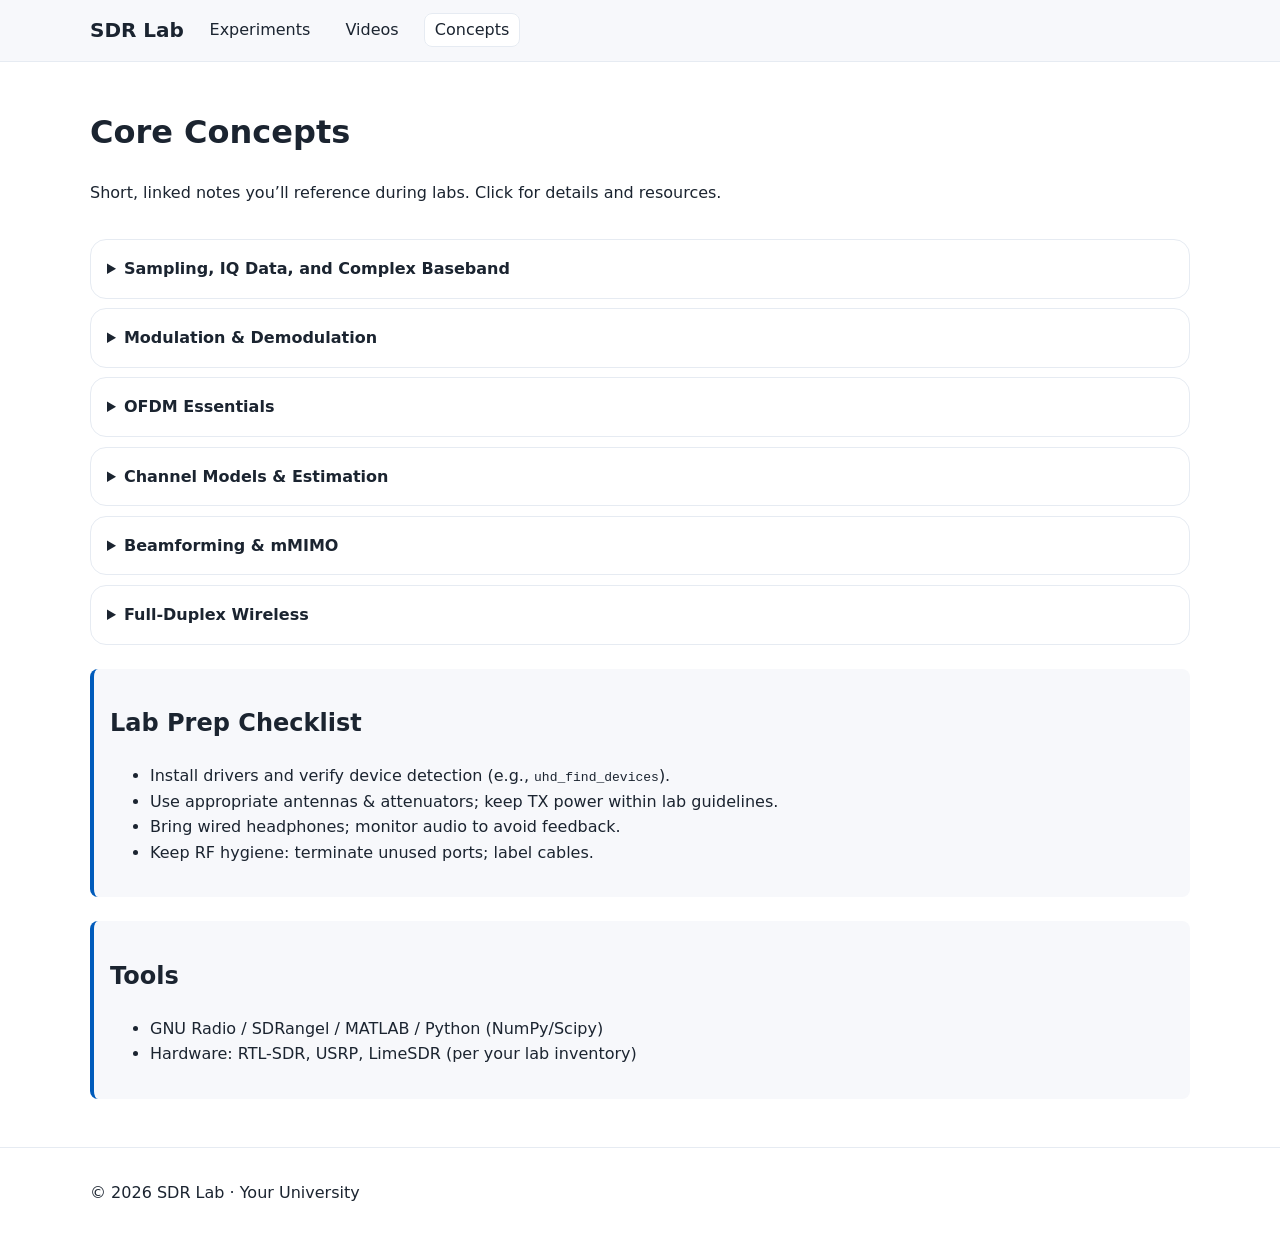
==== concepts.html @ 7d1f4d6a "Add files via upload" ====
<!doctype html>
<html lang="en">
<head>
  <meta charset="utf-8" />
  <meta name="viewport" content="width=device-width,initial-scale=1" />
  <title>Concepts · SDR Lab</title>
  <meta name="description" content="Core concepts for SDR: modulation, OFDM, channel models, beamforming, mMIMO, and more." />
  <link rel="stylesheet" href="assets/css/styles.css" />
</head>
<body>
  <a class="skip-link" href="#main">Skip to content</a>
  <header class="site-header">
    <div class="container">
      <a class="brand" href="index.html">SDR Lab</a>
      <nav aria-label="Main">
        <button class="nav-toggle" aria-expanded="false" aria-controls="nav">Menu</button>
        <ul id="nav" class="nav">
          <li><a href="experiments.html">Experiments</a></li>
          <li><a href="videos.html">Videos</a></li>
          <li><a class="active" href="concepts.html" aria-current="page">Concepts</a></li>
        </ul>
      </nav>
    </div>
  </header>

  <main id="main" class="container">
    <header class="page-header">
      <h1>Core Concepts</h1>
      <p>Short, linked notes you’ll reference during labs. Click for details and resources.</p>
    </header>

    <section id="concept-list" class="card-accordion" aria-live="polite"></section>

    <section class="callout" id="lab-prep">
      <h2>Lab Prep Checklist</h2>
      <ul>
        <li>Install drivers and verify device detection (e.g., <code>uhd_find_devices</code>).</li>
        <li>Use appropriate antennas &amp; attenuators; keep TX power within lab guidelines.</li>
        <li>Bring wired headphones; monitor audio to avoid feedback.</li>
        <li>Keep RF hygiene: terminate unused ports; label cables.</li>
      </ul>
    </section>

    <section class="callout" id="tooling">
      <h2>Tools</h2>
      <ul>
        <li>GNU Radio / SDRangel / MATLAB / Python (NumPy/Scipy)</li>
        <li>Hardware: RTL-SDR, USRP, LimeSDR (per your lab inventory)</li>
      </ul>
    </section>
  </main>

  <footer class="site-footer">
    <div class="container"><p>© <span id="year"></span> SDR Lab · Your University</p></div>
  </footer>

  <script src="assets/js/app.js" defer></script>
</body>
</html>
---- assets/css/styles.css ----
:root{
  --bg: #0b0c0f;
  --bg-elev: #12141a;
  --text: #e9eef5;
  --muted: #9fb0c3;
  --brand: #5dd0ff;
  --accent: #7effa2;
  --card: #151922;
  --border: #263042;
  --focus: #ffd166;
}

@media (prefers-color-scheme: light){
  :root{
    --bg:#ffffff; --bg-elev:#f7f8fb; --text:#1b2430; --muted:#5b6b7c;
    --brand:#005bbb; --accent:#0aa04f; --card:#ffffff; --border:#e6ebf2; --focus:#111111;
  }
}

*{box-sizing:border-box}
html,body{margin:0;padding:0}
body{
  font-family: ui-sans-serif, system-ui, -apple-system, Segoe UI, Roboto, Arial, sans-serif;
  background: var(--bg); color: var(--text); line-height:1.6;
}

.container{width:min(1100px, 92%); margin-inline:auto}
.skip-link{
  position:absolute; left:-9999px; top:auto; width:1px; height:1px; overflow:hidden;
}
.skip-link:focus{left:1rem; top:1rem; width:auto; height:auto; background:#fff; color:#000; padding:.5rem 1rem; border-radius:.5rem}

.site-header{background:var(--bg-elev); border-bottom:1px solid var(--border)}
.brand{font-weight:800; font-size:1.25rem; color:var(--text); text-decoration:none}
.site-header .container{display:flex; align-items:center; gap:1rem; padding: .9rem 0}
.nav{list-style:none; margin:0; padding:0; display:flex; gap:1rem}
.nav a{color:var(--text); text-decoration:none; padding:.4rem .6rem; border-radius:.5rem}
.nav a.active, .nav a:focus, .nav a:hover{background:var(--card); border:1px solid var(--border)}

.nav-toggle{display:none}
@media (max-width: 720px){
  .nav-toggle{display:block; background:var(--card); border:1px solid var(--border); color:var(--text); padding:.4rem .6rem; border-radius:.5rem}
  .nav{display:none; flex-direction:column; padding:.75rem; background:var(--bg-elev); border:1px solid var(--border); border-radius:.75rem}
  .nav[data-open="true"]{display:flex}
}

.hero{padding:3rem 0 2rem}
.hero h1{font-size:clamp(1.8rem, 3.5vw, 2.6rem)}
.cta-row{display:flex; gap:.75rem; margin-top:1rem}
.btn{display:inline-block; background:var(--brand); color:white; padding:.7rem 1rem; border-radius:.75rem; text-decoration:none; font-weight:600}
.btn-outline{background:transparent; border:2px solid var(--brand); color:var(--brand)}

.page-header{padding:1.5rem 0 .5rem}
.filters{display:flex; gap:.6rem; flex-wrap:wrap; align-items:center}
.filters input, .filters select{
  background:var(--card); color:var(--text); border:1px solid var(--border); border-radius:.6rem; padding:.55rem .7rem;
}

.grid-3{display:grid; grid-template-columns: repeat(3, 1fr); gap:1rem; margin:2rem 0}
@media (max-width:900px){.grid-3{grid-template-columns:1fr 1fr}}
@media (max-width:600px){.grid-3{grid-template-columns:1fr}}

.card{background:var(--card); border:1px solid var(--border); border-radius:1rem; padding:1rem}
.card h2{margin-top:0}
.card-link{display:inline-block; margin-top:.5rem; color:var(--accent); text-decoration:none}
.card-link:hover, .card-link:focus{text-decoration:underline}

.card-grid{display:grid; grid-template-columns:repeat(3,1fr); gap:1rem; margin:1rem 0 3rem}
@media (max-width:900px){.card-grid{grid-template-columns:repeat(2,1fr)}}
@media (max-width:600px){.card-grid{grid-template-columns:1fr}}

.card .tags{display:flex; gap:.4rem; flex-wrap:wrap; margin:.5rem 0}
.tag{font-size:.75rem; padding:.2rem .5rem; background:var(--bg-elev); border:1px solid var(--border); border-radius:.5rem}

.video-grid{display:grid; grid-template-columns:repeat(2,1fr); gap:1rem; margin:1rem 0 3rem}
@media (max-width:700px){.video-grid{grid-template-columns:1fr}}
.video-card{background:var(--card); border:1px solid var(--border); border-radius:1rem; overflow:hidden}
.video-card iframe{width:100%; aspect-ratio:16/9; border:0}
.video-card .body{padding:.75rem 1rem}

.card-accordion .concept{background:var(--card); border:1px solid var(--border); border-radius:1rem; margin:.6rem 0; overflow:hidden}
.card-accordion details{padding:1rem}
.card-accordion summary{cursor:pointer; font-weight:700}
.card-accordion .meta{color:var(--muted); font-size:.9rem; margin:.25rem 0}

.callout{background:var(--bg-elev); border-left:4px solid var(--brand); padding:1rem; border-radius:.5rem; margin:1.5rem 0}

.site-footer{border-top:1px solid var(--border); margin-top:3rem}
.site-footer .container{padding:1rem 0}

:focus{outline:3px solid var(--focus); outline-offset:2px}
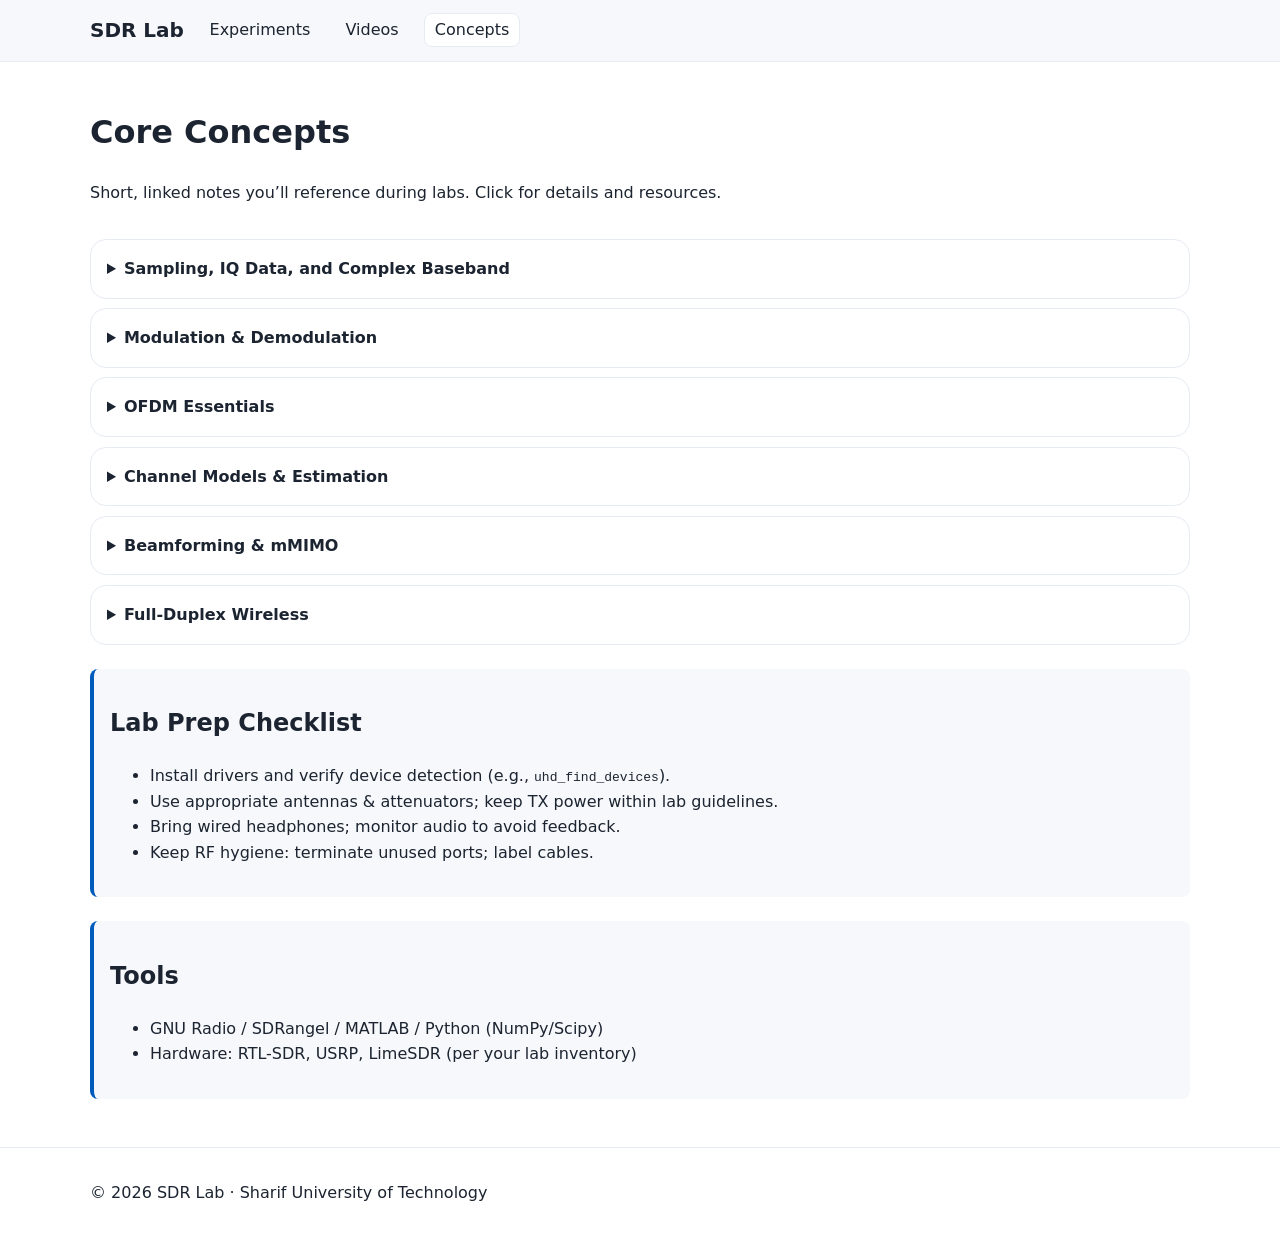
==== commit f16fd27a: "Update concepts.html" ====
--- a/concepts.html
+++ b/concepts.html
@@ -51,9 +51,10 @@
   </main>
 
   <footer class="site-footer">
-    <div class="container"><p>© <span id="year"></span> SDR Lab · Your University</p></div>
+    <div class="container"><p>© <span id="year"></span> SDR Lab · Sharif University of Technology</p></div>
   </footer>
 
   <script src="assets/js/app.js" defer></script>
 </body>
 </html>
+
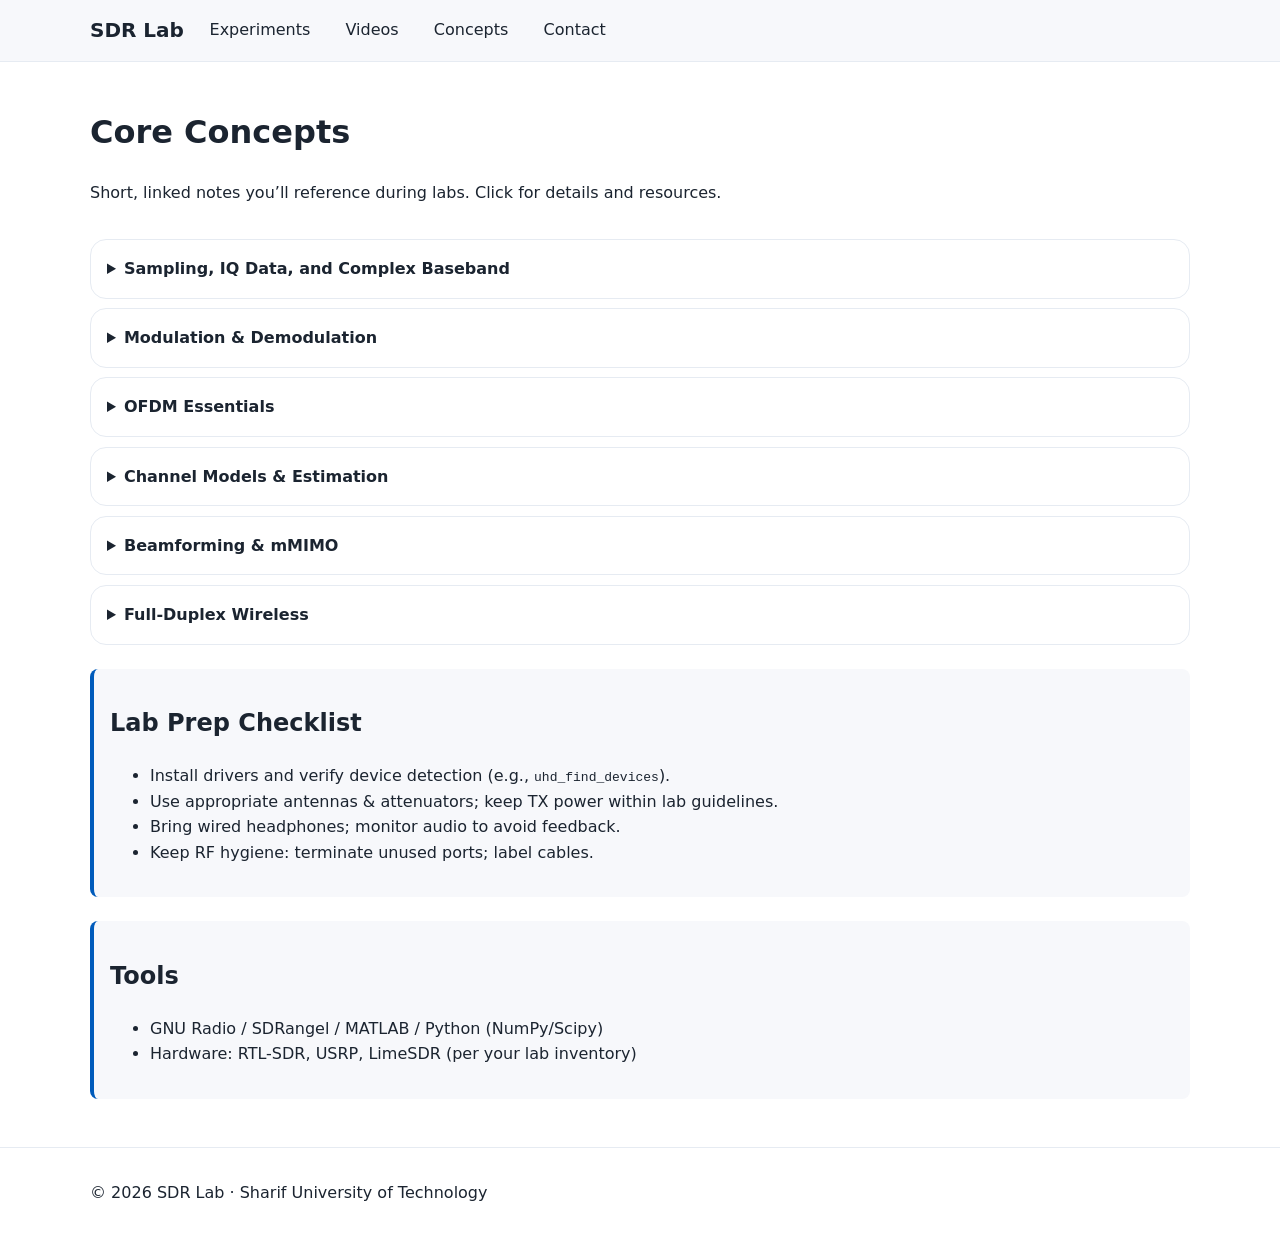
==== commit ea477f0b: "Update concepts.html" ====
--- a/concepts.html
+++ b/concepts.html
@@ -15,10 +15,11 @@
       <nav aria-label="Main">
         <button class="nav-toggle" aria-expanded="false" aria-controls="nav">Menu</button>
         <ul id="nav" class="nav">
-          <li><a href="experiments.html">Experiments</a></li>
-          <li><a href="videos.html">Videos</a></li>
-          <li><a class="active" href="concepts.html" aria-current="page">Concepts</a></li>
-        </ul>
+  <li><a href="experiments.html">Experiments</a></li>
+  <li><a href="videos.html">Videos</a></li>
+  <li><a href="concepts.html">Concepts</a></li>
+  <li><a href="contact.html">Contact</a></li>
+</ul>
       </nav>
     </div>
   </header>
@@ -58,3 +59,4 @@
 </body>
 </html>
 
+
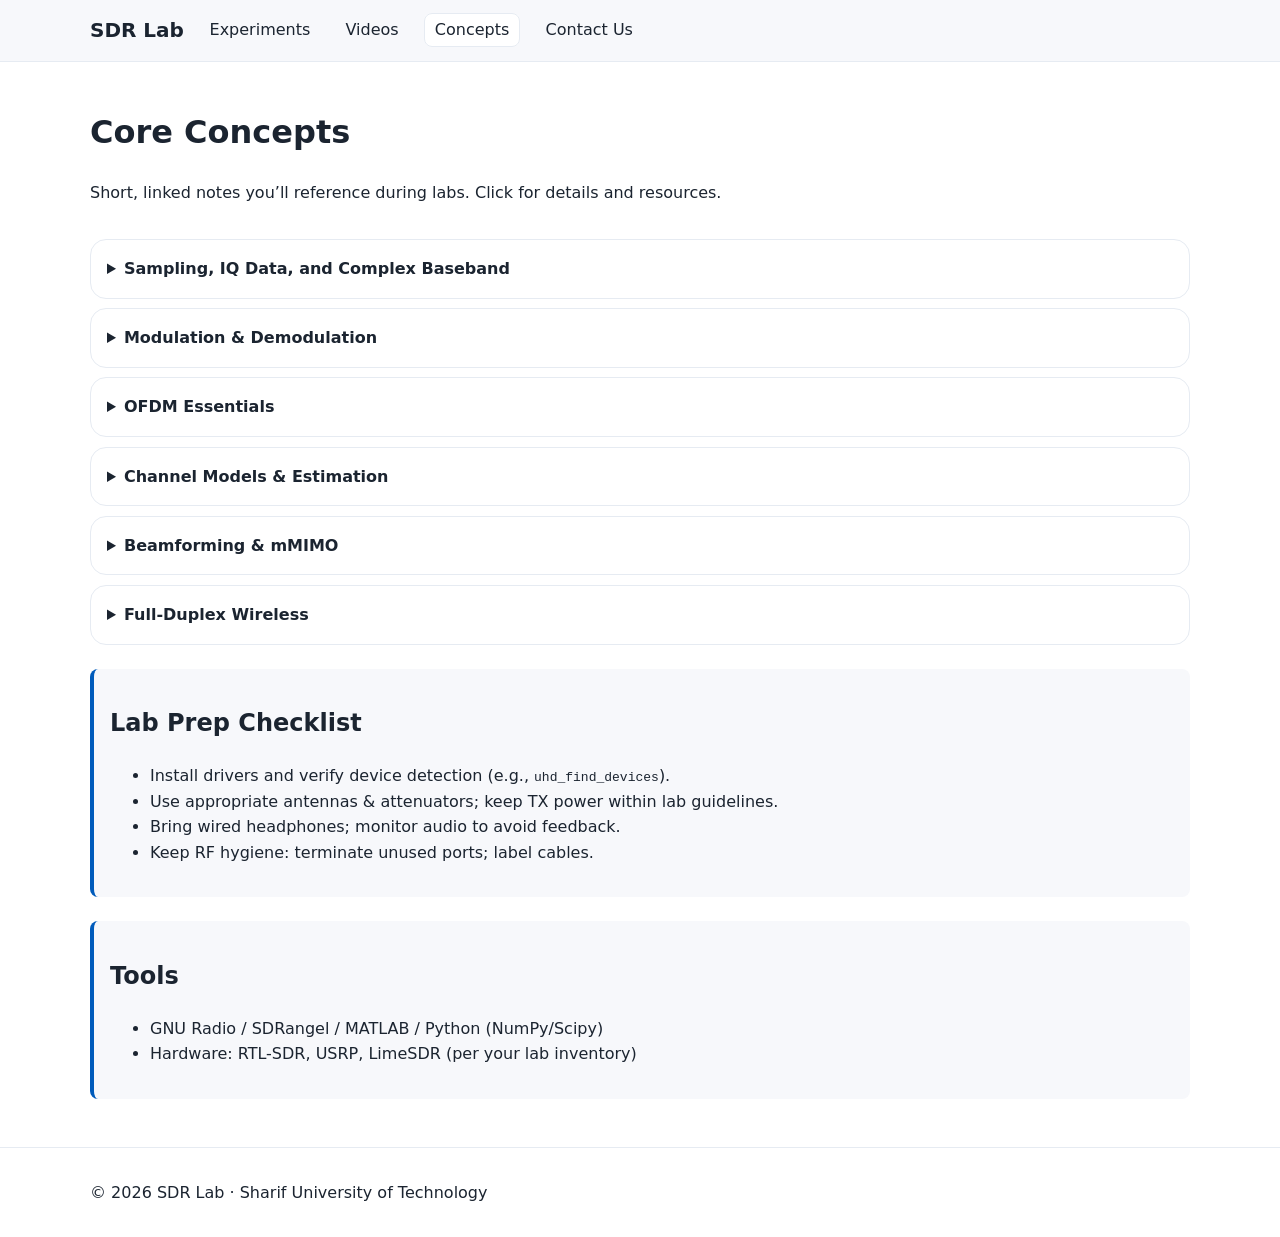
==== commit 254038b5: "Update concepts.html" ====
--- a/concepts.html
+++ b/concepts.html
@@ -14,11 +14,11 @@
       <a class="brand" href="index.html">SDR Lab</a>
       <nav aria-label="Main">
         <button class="nav-toggle" aria-expanded="false" aria-controls="nav">Menu</button>
-        <ul id="nav" class="nav">
+<ul id="nav" class="nav">
   <li><a href="experiments.html">Experiments</a></li>
   <li><a href="videos.html">Videos</a></li>
-  <li><a href="concepts.html">Concepts</a></li>
-  <li><a href="contact.html">Contact</a></li>
+  <li><a class="active" href="concepts.html" aria-current="page">Concepts</a></li>
+  <li><a href="contact.html">Contact Us</a></li>
 </ul>
       </nav>
     </div>
@@ -60,3 +60,4 @@
 </html>
 
 
+
